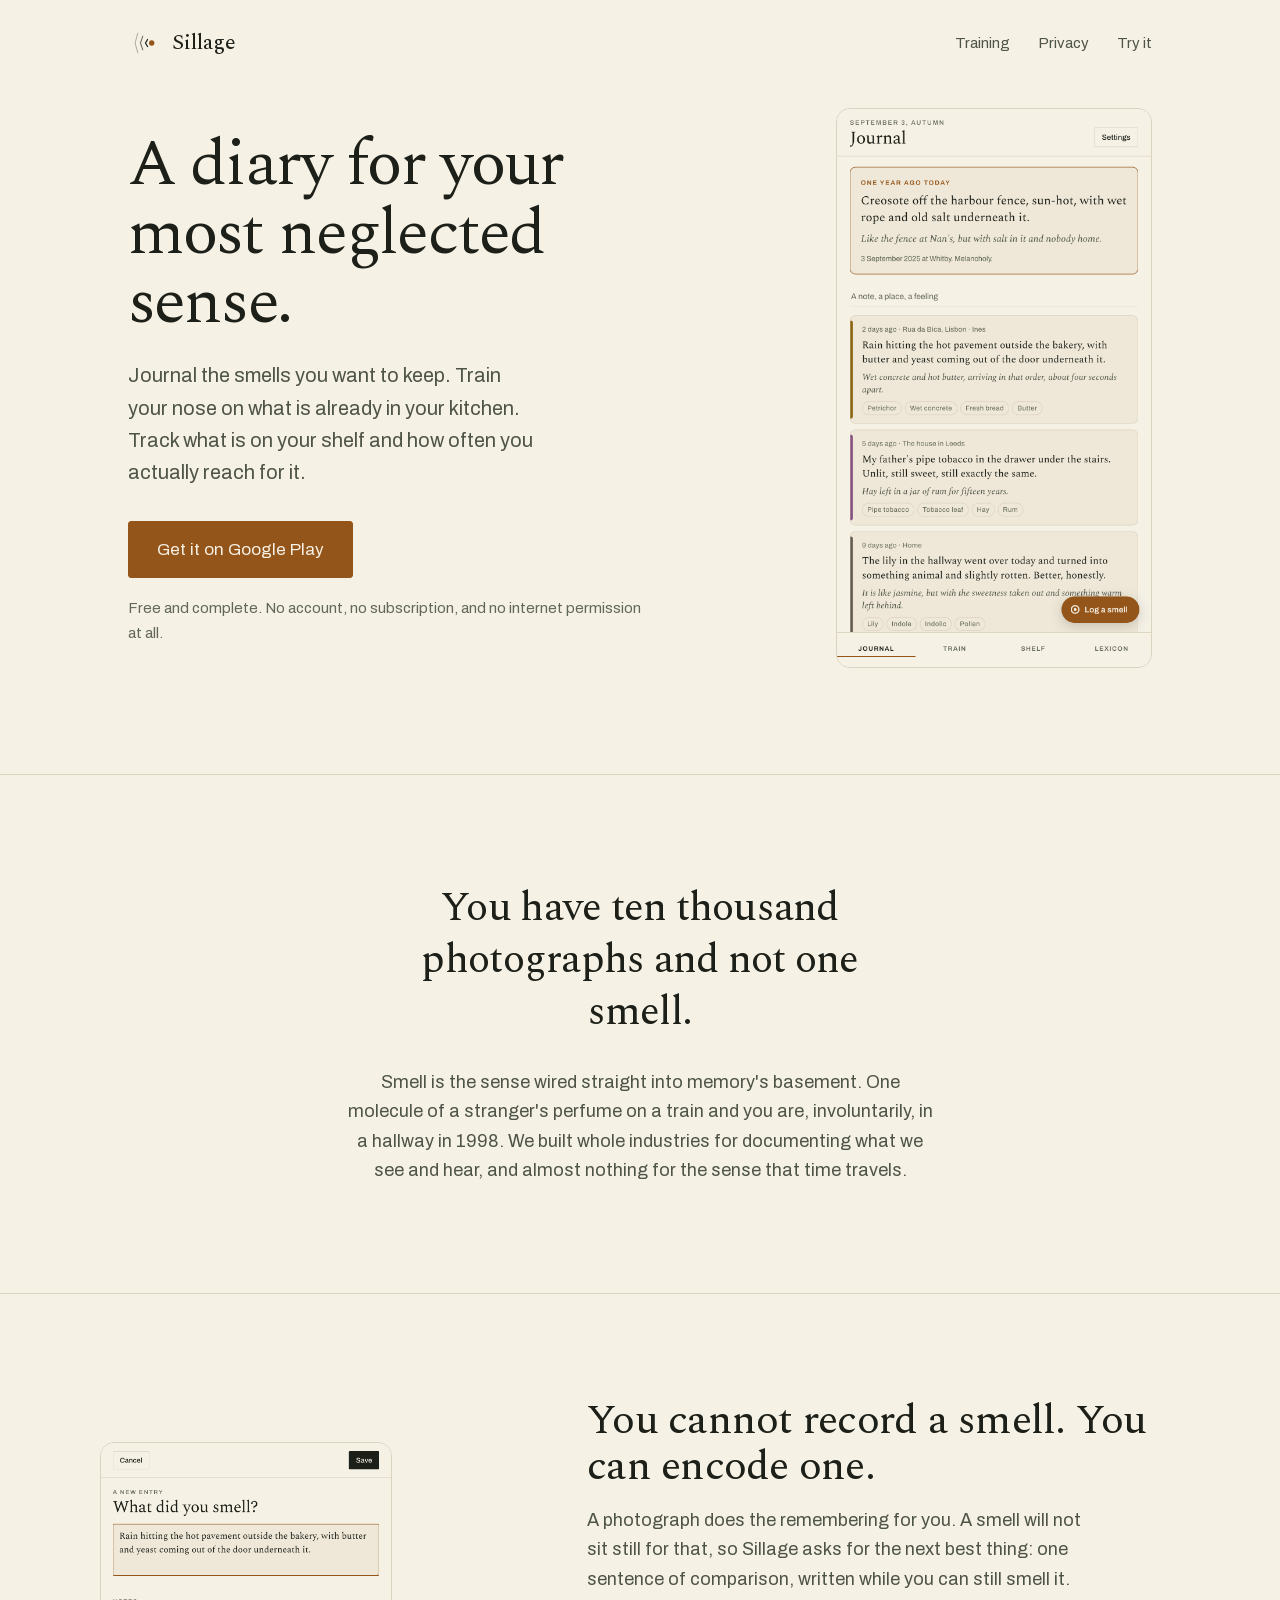
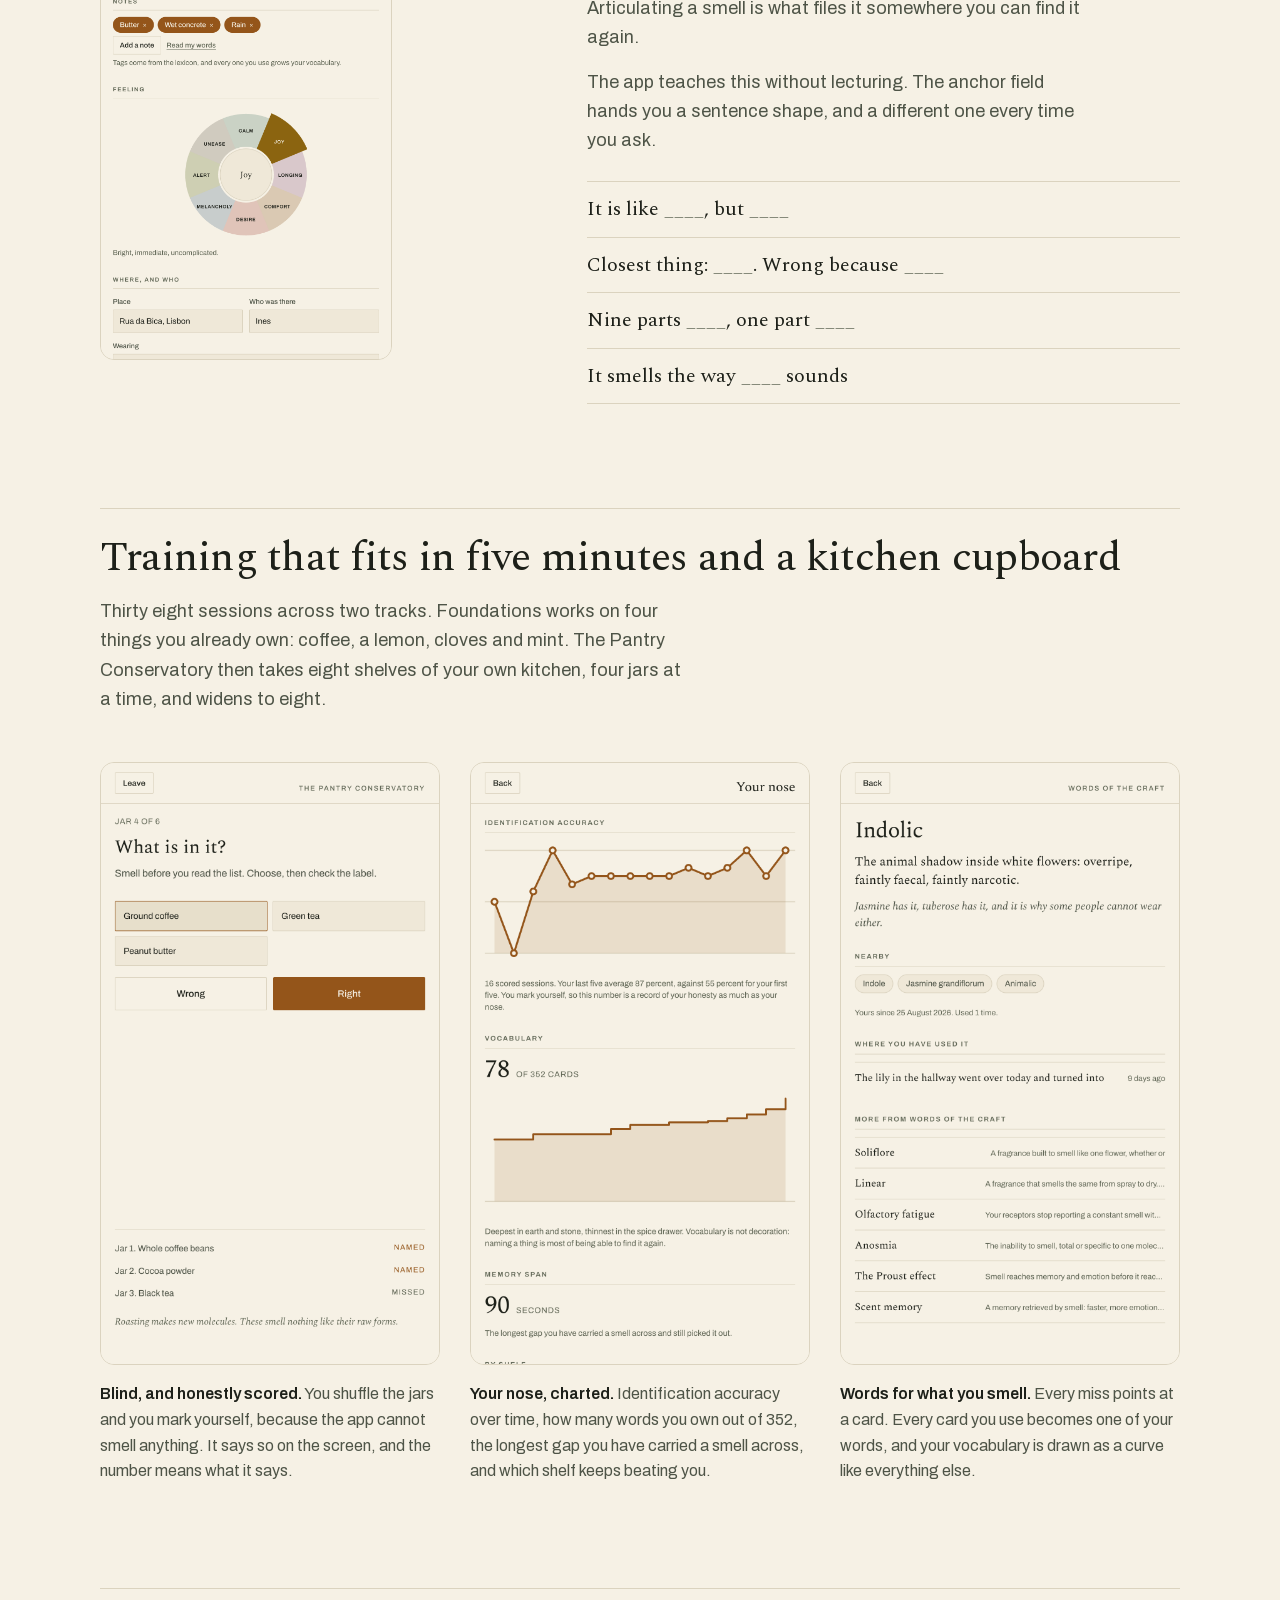
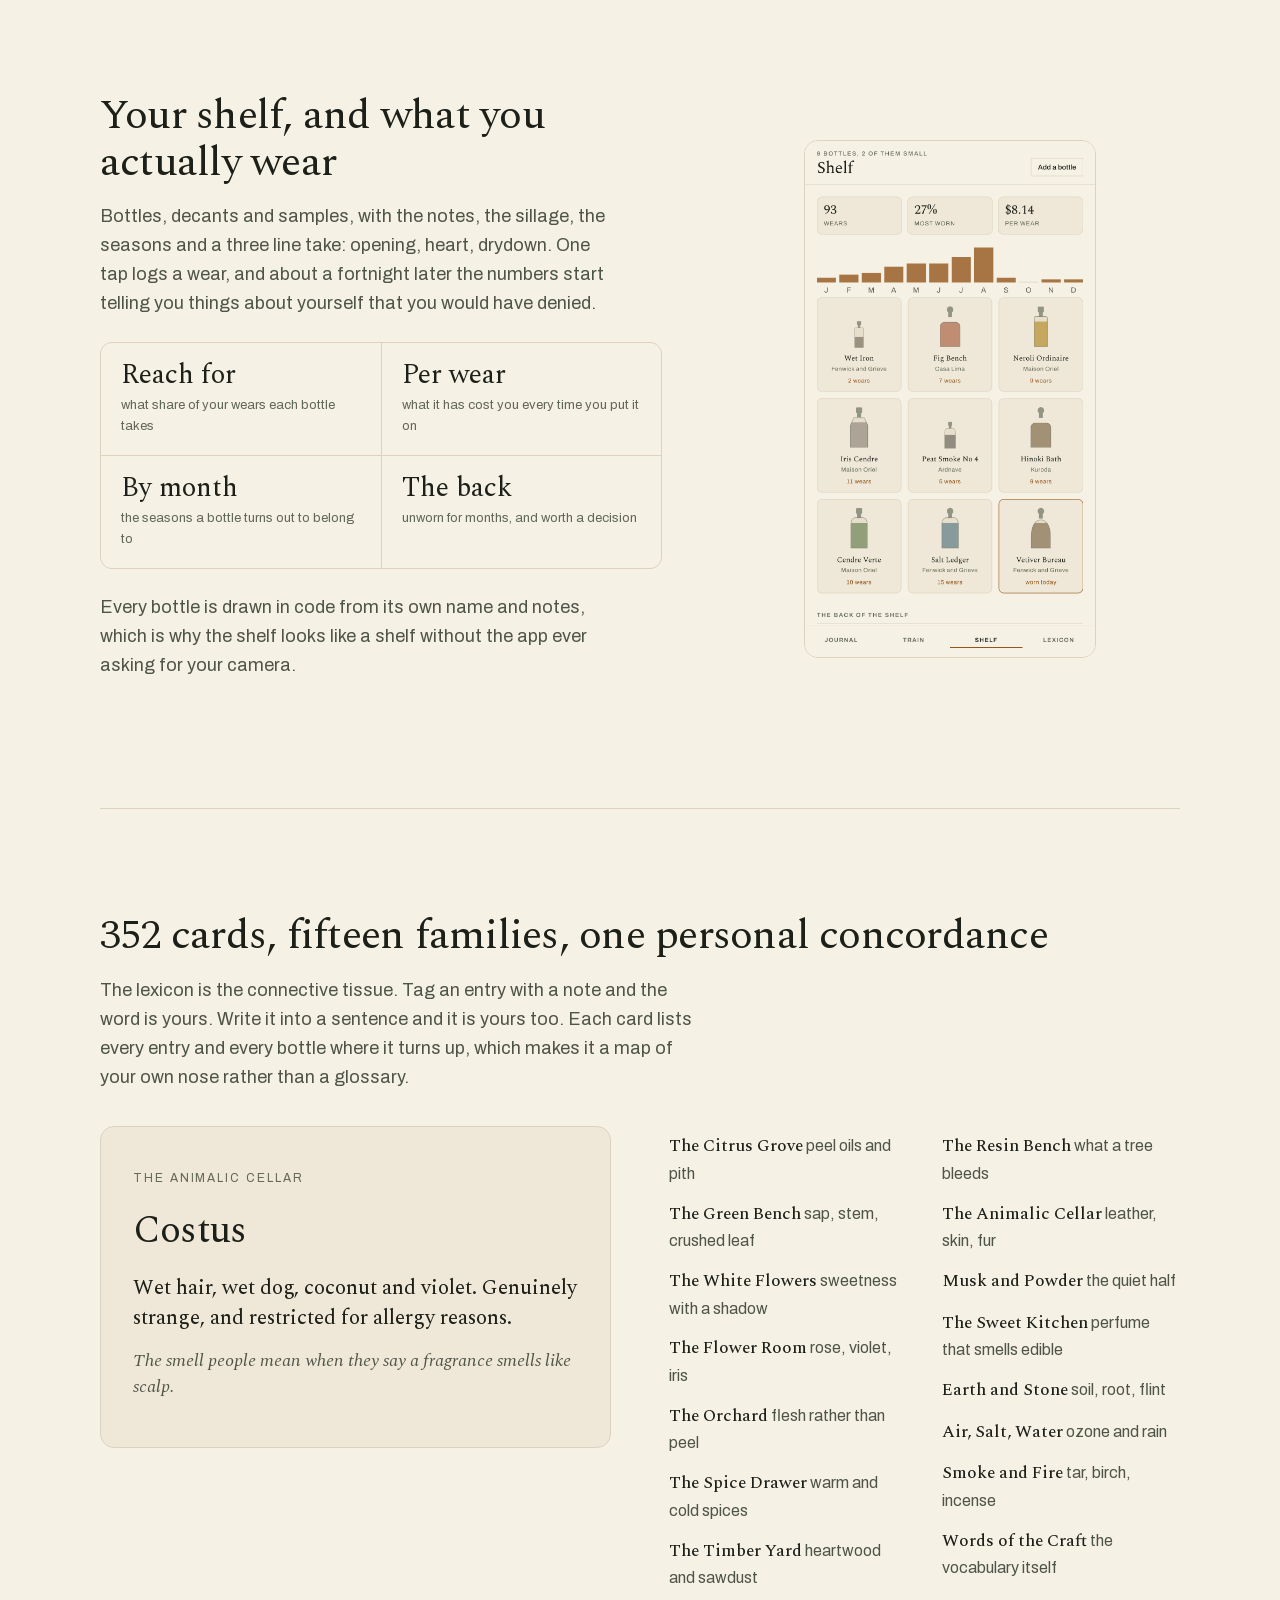
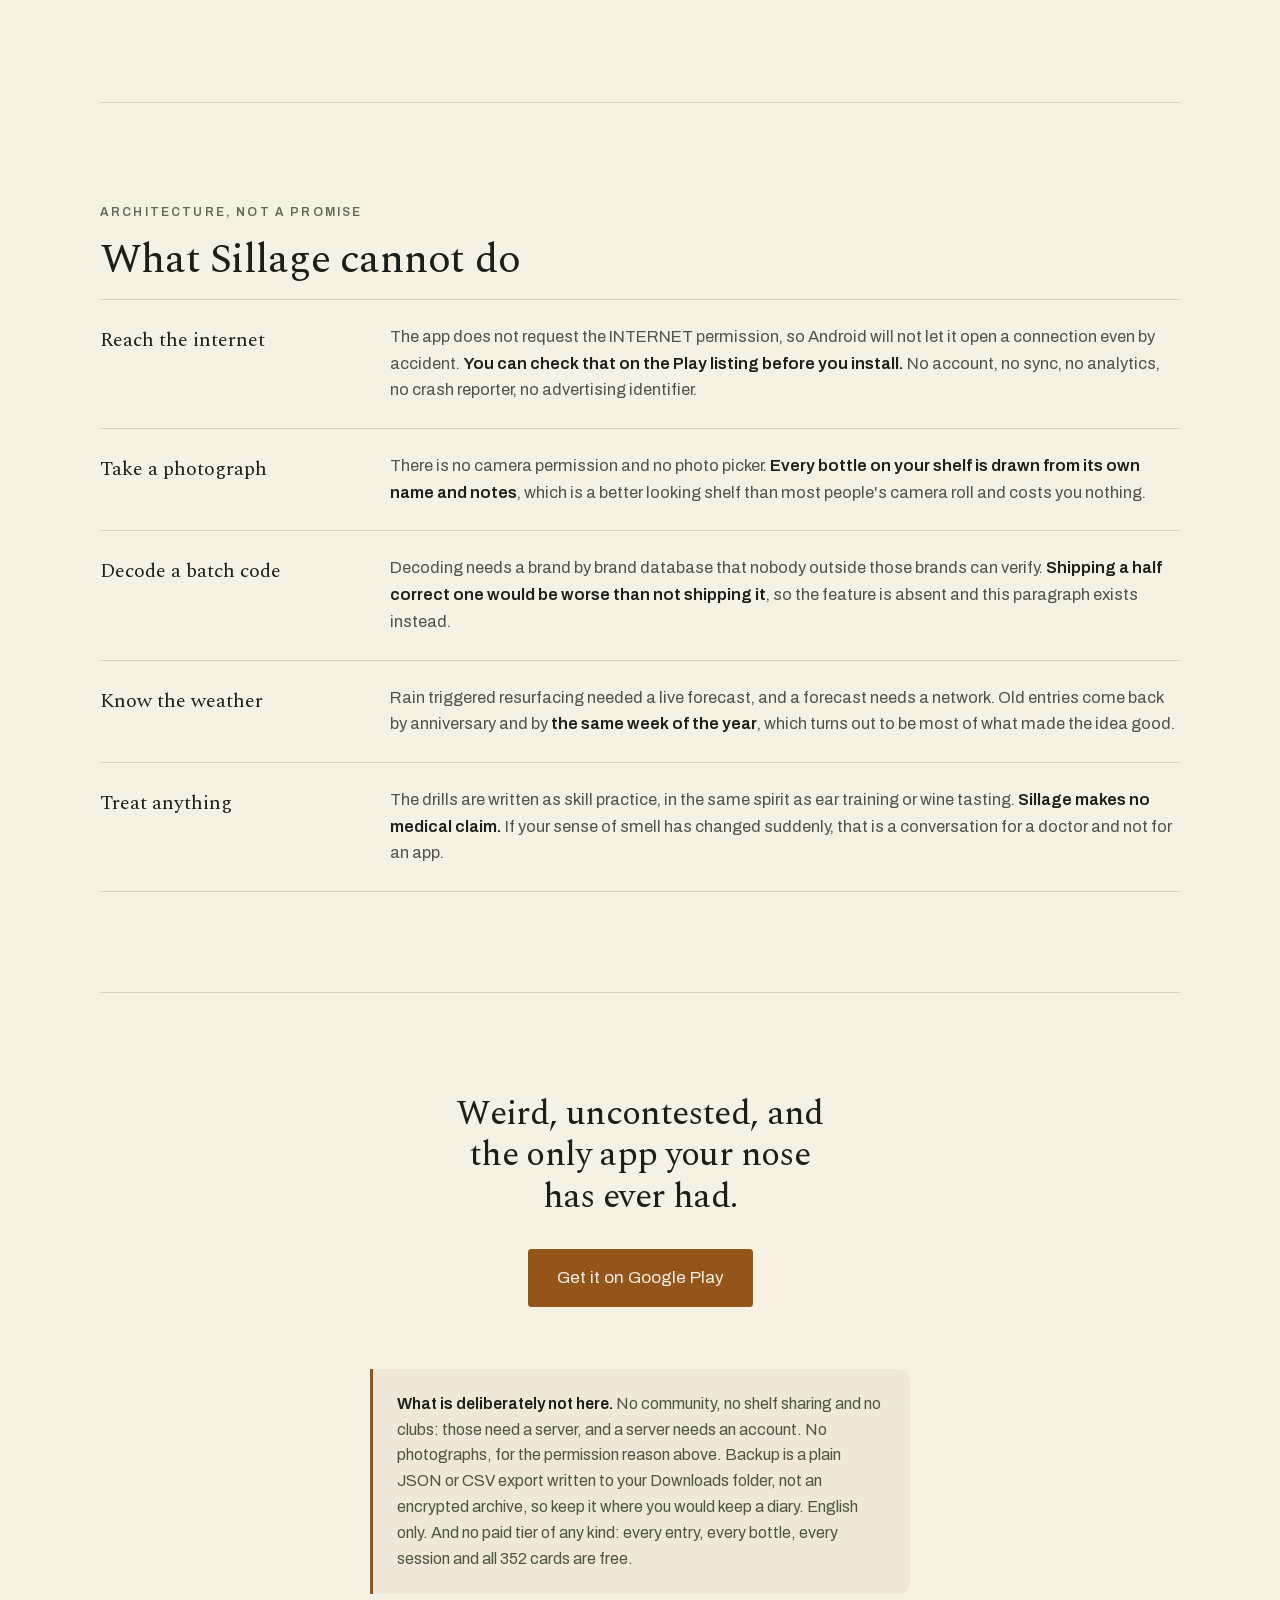
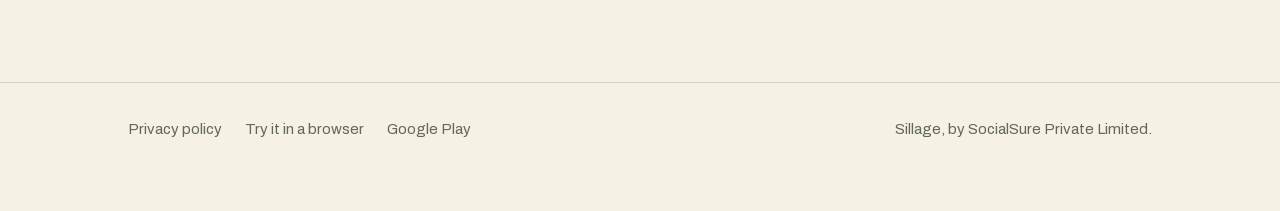
==== docs/index.html @ 988bdafa "A diary for smells and a training programme for your nose. Scent journal, note lexicon and drills, e" ====
<!doctype html>
<html lang="en">
<head>
<meta charset="utf-8">
<meta name="viewport" content="width=device-width, initial-scale=1">
<title>Sillage. A diary for your most neglected sense.</title>
<meta name="description" content="A journal for smells, a training programme for your nose, and a wear log for your perfumes. Offline, private, free, and with no internet permission at all.">
<meta property="og:title" content="Sillage. A diary for your most neglected sense.">
<meta property="og:description" content="You have ten thousand photographs and not one smell. Sillage is a scent journal, a nose-training curriculum and a collection manager, and none of it leaves your phone.">
<meta property="og:type" content="website">
<link rel="icon" href="shots/icon.png">
<link rel="stylesheet" href="fonts/fonts.css">
<style>
  :root {
    color-scheme: light dark;
    --paper: #F6F1E5; --paper-2: #EFE8D8; --paper-3: #E7DFCB;
    --ink: #1D2019; --soft: #4E5447; --faint: #626857;
    --hair: #DBD3BF; --accent: #94551A; --accent-ink: #F6F1E5;
    --sans: "Archivo", "Helvetica Neue", system-ui, -apple-system, sans-serif;
    --serif: "Spectral", Iowan Old Style, Palatino, Georgia, serif;
  }
  @media (prefers-color-scheme: dark) {
    :root { --paper: #14160F; --paper-2: #1E211A; --paper-3: #262A21;
            --ink: #ECE5D4; --soft: #ADA694; --faint: #948D7C;
            --hair: #343829; --accent: #DFA353; --accent-ink: #14160F; }
  }
  * { box-sizing: border-box; }
  html { scroll-behavior: smooth; }
  body { margin: 0; background: var(--paper); color: var(--ink); font-family: var(--sans);
         font-size: 18px; line-height: 1.62; -webkit-font-smoothing: antialiased; }
  .wrap { max-width: 1080px; margin: 0 auto; padding: 0 28px; }
  a { color: var(--accent); }
  img.shot { width: 100%; height: auto; display: block; border: 1px solid var(--hair); border-radius: 14px; }
  h2 { font-family: var(--serif); font-weight: 400; font-size: clamp(28px, 3.7vw, 42px);
       line-height: 1.1; letter-spacing: -0.018em; margin: 0 0 16px; }
  .eyebrow { font-size: 12px; letter-spacing: .18em; text-transform: uppercase; color: var(--faint);
             margin: 0 0 14px; font-weight: 600; }
  .cta { display: inline-block; background: var(--accent); color: var(--accent-ink); text-decoration: none;
         padding: 14px 28px; border-radius: 3px; font-size: 17px; border: 1px solid var(--accent); }
  .cta:hover { opacity: .92; }

  nav { display: flex; align-items: center; justify-content: space-between; height: 86px; }
  .mark { display: flex; align-items: center; gap: 12px; font-family: var(--serif); font-size: 22px; }
  .mark svg { width: 32px; height: 32px; display: block; }
  nav a { color: var(--soft); text-decoration: none; font-size: 15px; margin-left: 24px; }
  nav a:hover { color: var(--ink); }

  /* 1. hero: prose left, phone right */
  .hero { display: grid; grid-template-columns: 1.08fr .92fr; gap: 64px; align-items: center; padding: 22px 0 106px; }
  .hero h1 { font-family: var(--serif); font-weight: 400; font-size: clamp(40px, 5.6vw, 66px);
             line-height: 1.04; letter-spacing: -0.028em; margin: 0 0 22px; }
  .hero p.stand { font-size: 20px; color: var(--soft); margin: 0 0 32px; max-width: 34ch; }
  .hero p.under { font-size: 15px; color: var(--faint); margin: 18px 0 0; }
  .hero img { max-width: 316px; margin-left: auto; }

  /* 2. the scene: one centred statement */
  .scene { border-top: 1px solid var(--hair); border-bottom: 1px solid var(--hair); padding: 108px 0; }
  .scene p.big { font-family: var(--serif); font-size: clamp(26px, 3.6vw, 41px); line-height: 1.26;
                 margin: 0 auto; max-width: 22ch; text-align: center; letter-spacing: -0.018em; }
  .scene p.after { font-size: 18px; color: var(--soft); max-width: 54ch; margin: 30px auto 0; text-align: center; }

  /* 3. the anchor: phone left, prose and scaffolds right */
  .anchor { display: grid; grid-template-columns: .84fr 1.16fr; gap: 58px; align-items: center; padding: 104px 0; }
  .anchor img { max-width: 292px; }
  .anchor p { color: var(--soft); margin: 0 0 16px; max-width: 46ch; }
  .scaffolds { margin: 26px 0 0; padding: 0; list-style: none; }
  .scaffolds li { font-family: var(--serif); font-size: 20px; color: var(--ink); padding: 11px 0;
                  border-top: 1px solid var(--hair); }
  .scaffolds li:last-child { border-bottom: 1px solid var(--hair); }
  .scaffolds em { font-style: italic; color: var(--faint); }

  /* 4. the training gallery */
  .gallery { padding: 26px 0 104px; border-top: 1px solid var(--hair); }
  .gallery .lead { color: var(--soft); max-width: 54ch; margin: 0 0 48px; }
  .strip { display: grid; grid-template-columns: repeat(3, 1fr); gap: 30px; }
  .strip figure { margin: 0; }
  .strip figcaption { color: var(--soft); font-size: 16px; margin-top: 16px; }
  .strip figcaption b { color: var(--ink); font-weight: 600; }

  /* 5. the shelf: numbers left, phone right */
  .shelf { display: grid; grid-template-columns: 1.1fr .9fr; gap: 58px; align-items: center;
           padding: 104px 0; border-top: 1px solid var(--hair); }
  .shelf img { max-width: 292px; margin: 0 auto; }
  .shelf p { color: var(--soft); margin: 0 0 24px; max-width: 46ch; }
  .facts { display: grid; grid-template-columns: 1fr 1fr; gap: 1px; background: var(--hair);
           border: 1px solid var(--hair); border-radius: 12px; overflow: hidden; }
  .facts > div { background: var(--paper); padding: 18px 20px; }
  .facts .n { font-family: var(--serif); font-size: 27px; line-height: 1.1; }
  .facts .l { font-size: 13px; color: var(--faint); margin-top: 4px; }

  /* 6. the lexicon: a real card, set as one */
  .lex { padding: 104px 0; border-top: 1px solid var(--hair); }
  .lexgrid { display: grid; grid-template-columns: 1fr 1fr; gap: 58px; align-items: start; margin-top: 34px; }
  .lexcard { background: var(--paper-2); border: 1px solid var(--hair); border-radius: 14px; padding: 30px 32px 26px; }
  .lexcard h3 { font-family: var(--serif); font-weight: 400; font-size: 38px; margin: 0 0 12px; letter-spacing: -0.02em; }
  .lexcard p.w { font-family: var(--serif); font-size: 21px; line-height: 1.42; margin: 0 0 14px; }
  .lexcard p.o { font-family: var(--serif); font-style: italic; font-size: 18px; line-height: 1.48; color: var(--soft); margin: 0 0 20px; }
  .lexcard .fam { font-size: 12px; letter-spacing: .16em; text-transform: uppercase; color: var(--faint); }
  .fams { columns: 2; column-gap: 34px; margin: 0; padding: 0; list-style: none; }
  .fams li { font-size: 16px; color: var(--soft); padding: 7px 0; break-inside: avoid; }
  .fams li b { color: var(--ink); font-weight: 500; font-family: var(--serif); font-size: 17px; }
  .lex .lead { color: var(--soft); max-width: 54ch; margin: 0; }

  /* 7. what it cannot do */
  .cannot { padding: 100px 0; border-top: 1px solid var(--hair); }
  .cannot .row { display: grid; grid-template-columns: 16rem 1fr; gap: 34px; padding: 24px 0;
                 border-top: 1px solid var(--hair); align-items: start; }
  .cannot .row:last-child { border-bottom: 1px solid var(--hair); }
  .cannot .k { font-family: var(--serif); font-size: 20px; }
  .cannot .v { margin: 0; color: var(--soft); font-size: 16.5px; }
  .cannot .v b { color: var(--ink); font-weight: 600; }

  /* 8. close */
  .close { text-align: center; padding: 100px 0 30px; border-top: 1px solid var(--hair); }
  .close p.line { font-family: var(--serif); font-size: clamp(25px, 3.2vw, 35px); max-width: 21ch;
                  margin: 0 auto 32px; line-height: 1.18; letter-spacing: -0.018em; }
  .note { background: var(--paper-2); border-left: 3px solid var(--accent); border-radius: 0 12px 12px 0;
          padding: 22px 24px; font-size: 16px; color: var(--soft); max-width: 60ch; margin: 62px auto 0; text-align: left; }
  .note b { color: var(--ink); font-weight: 600; }

  footer { border-top: 1px solid var(--hair); padding: 34px 0 70px; color: var(--faint); font-size: 15px; margin-top: 58px; }
  footer .row { display: flex; justify-content: space-between; gap: 22px; flex-wrap: wrap; }
  footer a { color: var(--faint); text-decoration: none; margin-right: 20px; }
  footer a:hover { color: var(--ink); }

  @media (max-width: 900px) {
    .hero, .anchor, .shelf, .lexgrid { grid-template-columns: 1fr; gap: 44px; }
    .hero { padding-bottom: 72px; }
    .anchor, .shelf, .lex { padding: 74px 0; }
    .hero img, .anchor img, .shelf img { max-width: 292px; margin: 0 auto; }
    .strip { grid-template-columns: 1fr; gap: 46px; max-width: 320px; margin: 0 auto; }
    .cannot .row { grid-template-columns: 1fr; gap: 10px; }
    .fams { columns: 1; }
    .scene { padding: 76px 0; }
    nav { height: 70px; }
    nav a { margin-left: 16px; font-size: 14px; }
  }
</style>
</head>
<body>

<div class="wrap">
  <nav>
    <span class="mark">
      <svg viewBox="0 0 108 108" aria-hidden="true">
        <g fill="none" stroke-linecap="round" stroke-linejoin="round">
          <polyline points="33,21 24,54 33,87" stroke="currentColor" stroke-width="3" opacity=".38"/>
          <polyline points="50,31 42,54 50,77" stroke="currentColor" stroke-width="3.6" opacity=".62"/>
          <polyline points="66,42 59,54 66,66" stroke="currentColor" stroke-width="4.2"/>
        </g>
        <circle cx="80" cy="54" r="9" fill="#94551A"/>
      </svg>
      Sillage
    </span>
    <span>
      <a href="#train">Training</a>
      <a href="#private">Privacy</a>
      <a href="play/">Try it</a>
    </span>
  </nav>

  <header class="hero">
    <div>
      <h1>A diary for your most neglected sense.</h1>
      <p class="stand">Journal the smells you want to keep. Train your nose on what is already in your kitchen. Track what is on your shelf and how often you actually reach for it.</p>
      <a class="cta" href="https://play.google.com/store/apps/details?id=com.mohdshayan.sillage">Get it on Google Play</a>
      <p class="under">Free and complete. No account, no subscription, and no internet permission at all.</p>
    </div>
    <img class="shot" src="shots/01-journal.png" width="1080" height="1920"
         alt="The Journal screen: a memory from one year ago today at the top, then a stream of scent entries with note tags and a coloured edge for the feeling.">
  </header>
</div>

<section class="scene">
  <div class="wrap">
    <p class="big">You have ten thousand photographs and not one smell.</p>
    <p class="after">Smell is the sense wired straight into memory's basement. One molecule of a stranger's
      perfume on a train and you are, involuntarily, in a hallway in 1998. We built whole industries for
      documenting what we see and hear, and almost nothing for the sense that time travels.</p>
  </div>
</section>

<section class="anchor wrap">
  <img class="shot" src="shots/02-entry.png" width="1080" height="1920"
       alt="The entry screen: what you smelled, note tags drawn from the lexicon, an eight-part emotion wheel with Joy selected, and the place and people fields.">
  <div>
    <h2>You cannot record a smell. You can encode one.</h2>
    <p>A photograph does the remembering for you. A smell will not sit still for that, so Sillage asks for
      the next best thing: one sentence of comparison, written while you can still smell it. Articulating a
      smell is what files it somewhere you can find it again.</p>
    <p>The app teaches this without lecturing. The anchor field hands you a sentence shape, and a different
      one every time you ask.</p>
    <ul class="scaffolds">
      <li>It is like <em>____</em>, but <em>____</em></li>
      <li>Closest thing: <em>____</em>. Wrong because <em>____</em></li>
      <li>Nine parts <em>____</em>, one part <em>____</em></li>
      <li>It smells the way <em>____</em> sounds</li>
    </ul>
  </div>
</section>

<section class="gallery wrap" id="train">
  <h2>Training that fits in five minutes and a kitchen cupboard</h2>
  <p class="lead">Thirty eight sessions across two tracks. Foundations works on four things you already own:
    coffee, a lemon, cloves and mint. The Pantry Conservatory then takes eight shelves of your own kitchen,
    four jars at a time, and widens to eight.</p>
  <div class="strip">
    <figure>
      <img class="shot" src="shots/03-drill.png" width="1080" height="1920"
           alt="A blind identification round: jar four of six, a shortlist of remaining materials, and the jars already named listed underneath.">
      <figcaption><b>Blind, and honestly scored.</b> You shuffle the jars and you mark yourself, because the
        app cannot smell anything. It says so on the screen, and the number means what it says.</figcaption>
    </figure>
    <figure>
      <img class="shot" src="shots/04-nose.png" width="1080" height="1920"
           alt="The skill dashboard: an accuracy curve across sixteen scored sessions, a vocabulary growth chart, and a memory span figure of ninety seconds.">
      <figcaption><b>Your nose, charted.</b> Identification accuracy over time, how many words you own out of
        352, the longest gap you have carried a smell across, and which shelf keeps beating you.</figcaption>
    </figure>
    <figure>
      <img class="shot" src="shots/06-lexicon.png" width="1080" height="1920"
           alt="The lexicon card for indolic: what it is, where you meet it, nearby cards, and the journal entry where the word was used.">
      <figcaption><b>Words for what you smell.</b> Every miss points at a card. Every card you use becomes
        one of your words, and your vocabulary is drawn as a curve like everything else.</figcaption>
    </figure>
  </div>
</section>

<section class="shelf wrap">
  <div>
    <h2>Your shelf, and what you actually wear</h2>
    <p>Bottles, decants and samples, with the notes, the sillage, the seasons and a three line take:
      opening, heart, drydown. One tap logs a wear, and about a fortnight later the numbers start telling
      you things about yourself that you would have denied.</p>
    <div class="facts">
      <div><div class="n">Reach for</div><div class="l">what share of your wears each bottle takes</div></div>
      <div><div class="n">Per wear</div><div class="l">what it has cost you every time you put it on</div></div>
      <div><div class="n">By month</div><div class="l">the seasons a bottle turns out to belong to</div></div>
      <div><div class="n">The back</div><div class="l">unworn for months, and worth a decision</div></div>
    </div>
    <p style="margin-top:24px">Every bottle is drawn in code from its own name and notes, which is why the
      shelf looks like a shelf without the app ever asking for your camera.</p>
  </div>
  <img class="shot" src="shots/05-shelf.png" width="1080" height="1920"
       alt="The Shelf screen: nine drawn bottles in a grid with wear counts, a row of statistics, and a strip showing wears by month.">
</section>

<section class="lex wrap">
  <h2>352 cards, fifteen families, one personal concordance</h2>
  <p class="lead">The lexicon is the connective tissue. Tag an entry with a note and the word is yours.
    Write it into a sentence and it is yours too. Each card lists every entry and every bottle where it
    turns up, which makes it a map of your own nose rather than a glossary.</p>
  <div class="lexgrid">
    <div class="lexcard">
      <p class="fam">The Animalic Cellar</p>
      <h3>Costus</h3>
      <p class="w">Wet hair, wet dog, coconut and violet. Genuinely strange, and restricted for allergy reasons.</p>
      <p class="o">The smell people mean when they say a fragrance smells like scalp.</p>
    </div>
    <ul class="fams">
      <li><b>The Citrus Grove</b> peel oils and pith</li>
      <li><b>The Green Bench</b> sap, stem, crushed leaf</li>
      <li><b>The White Flowers</b> sweetness with a shadow</li>
      <li><b>The Flower Room</b> rose, violet, iris</li>
      <li><b>The Orchard</b> flesh rather than peel</li>
      <li><b>The Spice Drawer</b> warm and cold spices</li>
      <li><b>The Timber Yard</b> heartwood and sawdust</li>
      <li><b>The Resin Bench</b> what a tree bleeds</li>
      <li><b>The Animalic Cellar</b> leather, skin, fur</li>
      <li><b>Musk and Powder</b> the quiet half</li>
      <li><b>The Sweet Kitchen</b> perfume that smells edible</li>
      <li><b>Earth and Stone</b> soil, root, flint</li>
      <li><b>Air, Salt, Water</b> ozone and rain</li>
      <li><b>Smoke and Fire</b> tar, birch, incense</li>
      <li><b>Words of the Craft</b> the vocabulary itself</li>
    </ul>
  </div>
</section>

<section class="cannot wrap" id="private">
  <p class="eyebrow">Architecture, not a promise</p>
  <h2>What Sillage cannot do</h2>
  <div class="row"><span class="k">Reach the internet</span>
    <p class="v">The app does not request the INTERNET permission, so Android will not let it open a
      connection even by accident. <b>You can check that on the Play listing before you install.</b> No
      account, no sync, no analytics, no crash reporter, no advertising identifier.</p></div>
  <div class="row"><span class="k">Take a photograph</span>
    <p class="v">There is no camera permission and no photo picker. <b>Every bottle on your shelf is drawn
      from its own name and notes</b>, which is a better looking shelf than most people's camera roll and
      costs you nothing.</p></div>
  <div class="row"><span class="k">Decode a batch code</span>
    <p class="v">Decoding needs a brand by brand database that nobody outside those brands can verify.
      <b>Shipping a half correct one would be worse than not shipping it</b>, so the feature is absent and
      this paragraph exists instead.</p></div>
  <div class="row"><span class="k">Know the weather</span>
    <p class="v">Rain triggered resurfacing needed a live forecast, and a forecast needs a network. Old
      entries come back by anniversary and by <b>the same week of the year</b>, which turns out to be most
      of what made the idea good.</p></div>
  <div class="row"><span class="k">Treat anything</span>
    <p class="v">The drills are written as skill practice, in the same spirit as ear training or wine
      tasting. <b>Sillage makes no medical claim.</b> If your sense of smell has changed suddenly, that is a
      conversation for a doctor and not for an app.</p></div>
</section>

<section class="close wrap">
  <p class="line">Weird, uncontested, and the only app your nose has ever had.</p>
  <a class="cta" href="https://play.google.com/store/apps/details?id=com.mohdshayan.sillage">Get it on Google Play</a>
  <div class="note">
    <b>What is deliberately not here.</b> No community, no shelf sharing and no clubs: those need a server,
    and a server needs an account. No photographs, for the permission reason above. Backup is a plain JSON
    or CSV export written to your Downloads folder, not an encrypted archive, so keep it where you would
    keep a diary. English only. And no paid tier of any kind: every entry, every bottle, every session and
    all 352 cards are free.
  </div>
</section>

<footer>
  <div class="wrap row">
    <span>
      <a href="privacy-policy.html">Privacy policy</a>
      <a href="play/">Try it in a browser</a>
      <a href="https://play.google.com/store/apps/details?id=com.mohdshayan.sillage">Google Play</a>
    </span>
    <span>Sillage, by SocialSure Private Limited.</span>
  </div>
</footer>

</body>
</html>
---- docs/fonts/fonts.css ----
/* latin-ext */
@font-face {
  font-family: 'Archivo';
  font-style: normal;
  font-weight: 400;
  font-stretch: 100%;
  font-display: swap;
  src: url(k3kPo8UDI-1M0wlSV9XAw6lQkqWY8Q82sLyTOxKsv4RnUPU.woff2) format('woff2');
  unicode-range: U+0100-02BA, U+02BD-02C5, U+02C7-02CC, U+02CE-02D7, U+02DD-02FF, U+0304, U+0308, U+0329, U+1D00-1DBF, U+1E00-1E9F, U+1EF2-1EFF, U+2020, U+20A0-20AB, U+20AD-20C0, U+2113, U+2C60-2C7F, U+A720-A7FF;
}
/* latin */
@font-face {
  font-family: 'Archivo';
  font-style: normal;
  font-weight: 400;
  font-stretch: 100%;
  font-display: swap;
  src: url(k3kPo8UDI-1M0wlSV9XAw6lQkqWY8Q82sLydOxKsv4Rn.woff2) format('woff2');
  unicode-range: U+0000-00FF, U+0131, U+0152-0153, U+02BB-02BC, U+02C6, U+02DA, U+02DC, U+0304, U+0308, U+0329, U+2000-206F, U+20AC, U+2122, U+2191, U+2193, U+2212, U+2215, U+FEFF, U+FFFD;
}
/* latin-ext */
@font-face {
  font-family: 'Archivo';
  font-style: normal;
  font-weight: 500;
  font-stretch: 100%;
  font-display: swap;
  src: url(k3kPo8UDI-1M0wlSV9XAw6lQkqWY8Q82sLyTOxKsv4RnUPU.woff2) format('woff2');
  unicode-range: U+0100-02BA, U+02BD-02C5, U+02C7-02CC, U+02CE-02D7, U+02DD-02FF, U+0304, U+0308, U+0329, U+1D00-1DBF, U+1E00-1E9F, U+1EF2-1EFF, U+2020, U+20A0-20AB, U+20AD-20C0, U+2113, U+2C60-2C7F, U+A720-A7FF;
}
/* latin */
@font-face {
  font-family: 'Archivo';
  font-style: normal;
  font-weight: 500;
  font-stretch: 100%;
  font-display: swap;
  src: url(k3kPo8UDI-1M0wlSV9XAw6lQkqWY8Q82sLydOxKsv4Rn.woff2) format('woff2');
  unicode-range: U+0000-00FF, U+0131, U+0152-0153, U+02BB-02BC, U+02C6, U+02DA, U+02DC, U+0304, U+0308, U+0329, U+2000-206F, U+20AC, U+2122, U+2191, U+2193, U+2212, U+2215, U+FEFF, U+FFFD;
}
/* latin-ext */
@font-face {
  font-family: 'Archivo';
  font-style: normal;
  font-weight: 600;
  font-stretch: 100%;
  font-display: swap;
  src: url(k3kPo8UDI-1M0wlSV9XAw6lQkqWY8Q82sLyTOxKsv4RnUPU.woff2) format('woff2');
  unicode-range: U+0100-02BA, U+02BD-02C5, U+02C7-02CC, U+02CE-02D7, U+02DD-02FF, U+0304, U+0308, U+0329, U+1D00-1DBF, U+1E00-1E9F, U+1EF2-1EFF, U+2020, U+20A0-20AB, U+20AD-20C0, U+2113, U+2C60-2C7F, U+A720-A7FF;
}
/* latin */
@font-face {
  font-family: 'Archivo';
  font-style: normal;
  font-weight: 600;
  font-stretch: 100%;
  font-display: swap;
  src: url(k3kPo8UDI-1M0wlSV9XAw6lQkqWY8Q82sLydOxKsv4Rn.woff2) format('woff2');
  unicode-range: U+0000-00FF, U+0131, U+0152-0153, U+02BB-02BC, U+02C6, U+02DA, U+02DC, U+0304, U+0308, U+0329, U+2000-206F, U+20AC, U+2122, U+2191, U+2193, U+2212, U+2215, U+FEFF, U+FFFD;
}
/* latin-ext */
@font-face {
  font-family: 'Spectral';
  font-style: italic;
  font-weight: 300;
  font-display: swap;
  src: url(rnCu-xNNww_2s0amA9M8qtHEWfqFXVAKArdqqQ.woff2) format('woff2');
  unicode-range: U+0100-02BA, U+02BD-02C5, U+02C7-02CC, U+02CE-02D7, U+02DD-02FF, U+0304, U+0308, U+0329, U+1D00-1DBF, U+1E00-1E9F, U+1EF2-1EFF, U+2020, U+20A0-20AB, U+20AD-20C0, U+2113, U+2C60-2C7F, U+A720-A7FF;
}
/* latin */
@font-face {
  font-family: 'Spectral';
  font-style: italic;
  font-weight: 300;
  font-display: swap;
  src: url(rnCu-xNNww_2s0amA9M8qtHEWfSFXVAKArc.woff2) format('woff2');
  unicode-range: U+0000-00FF, U+0131, U+0152-0153, U+02BB-02BC, U+02C6, U+02DA, U+02DC, U+0304, U+0308, U+0329, U+2000-206F, U+20AC, U+2122, U+2191, U+2193, U+2212, U+2215, U+FEFF, U+FFFD;
}
/* latin-ext */
@font-face {
  font-family: 'Spectral';
  font-style: italic;
  font-weight: 400;
  font-display: swap;
  src: url(rnCt-xNNww_2s0amA9M8onTmTNmnUHowCw.woff2) format('woff2');
  unicode-range: U+0100-02BA, U+02BD-02C5, U+02C7-02CC, U+02CE-02D7, U+02DD-02FF, U+0304, U+0308, U+0329, U+1D00-1DBF, U+1E00-1E9F, U+1EF2-1EFF, U+2020, U+20A0-20AB, U+20AD-20C0, U+2113, U+2C60-2C7F, U+A720-A7FF;
}
/* latin */
@font-face {
  font-family: 'Spectral';
  font-style: italic;
  font-weight: 400;
  font-display: swap;
  src: url(rnCt-xNNww_2s0amA9M8onrmTNmnUHo.woff2) format('woff2');
  unicode-range: U+0000-00FF, U+0131, U+0152-0153, U+02BB-02BC, U+02C6, U+02DA, U+02DC, U+0304, U+0308, U+0329, U+2000-206F, U+20AC, U+2122, U+2191, U+2193, U+2212, U+2215, U+FEFF, U+FFFD;
}
/* latin-ext */
@font-face {
  font-family: 'Spectral';
  font-style: normal;
  font-weight: 300;
  font-display: swap;
  src: url(rnCs-xNNww_2s0amA9uSsG3PafaPWnIIMrY.woff2) format('woff2');
  unicode-range: U+0100-02BA, U+02BD-02C5, U+02C7-02CC, U+02CE-02D7, U+02DD-02FF, U+0304, U+0308, U+0329, U+1D00-1DBF, U+1E00-1E9F, U+1EF2-1EFF, U+2020, U+20A0-20AB, U+20AD-20C0, U+2113, U+2C60-2C7F, U+A720-A7FF;
}
/* latin */
@font-face {
  font-family: 'Spectral';
  font-style: normal;
  font-weight: 300;
  font-display: swap;
  src: url(rnCs-xNNww_2s0amA9uSsG3BafaPWnII.woff2) format('woff2');
  unicode-range: U+0000-00FF, U+0131, U+0152-0153, U+02BB-02BC, U+02C6, U+02DA, U+02DC, U+0304, U+0308, U+0329, U+2000-206F, U+20AC, U+2122, U+2191, U+2193, U+2212, U+2215, U+FEFF, U+FFFD;
}
/* latin-ext */
@font-face {
  font-family: 'Spectral';
  font-style: normal;
  font-weight: 400;
  font-display: swap;
  src: url(rnCr-xNNww_2s0amA9M3knjsS_ulYHs.woff2) format('woff2');
  unicode-range: U+0100-02BA, U+02BD-02C5, U+02C7-02CC, U+02CE-02D7, U+02DD-02FF, U+0304, U+0308, U+0329, U+1D00-1DBF, U+1E00-1E9F, U+1EF2-1EFF, U+2020, U+20A0-20AB, U+20AD-20C0, U+2113, U+2C60-2C7F, U+A720-A7FF;
}
/* latin */
@font-face {
  font-family: 'Spectral';
  font-style: normal;
  font-weight: 400;
  font-display: swap;
  src: url(rnCr-xNNww_2s0amA9M5knjsS_ul.woff2) format('woff2');
  unicode-range: U+0000-00FF, U+0131, U+0152-0153, U+02BB-02BC, U+02C6, U+02DA, U+02DC, U+0304, U+0308, U+0329, U+2000-206F, U+20AC, U+2122, U+2191, U+2193, U+2212, U+2215, U+FEFF, U+FFFD;
}
/* latin-ext */
@font-face {
  font-family: 'Spectral';
  font-style: normal;
  font-weight: 500;
  font-display: swap;
  src: url(rnCs-xNNww_2s0amA9vKsW3PafaPWnIIMrY.woff2) format('woff2');
  unicode-range: U+0100-02BA, U+02BD-02C5, U+02C7-02CC, U+02CE-02D7, U+02DD-02FF, U+0304, U+0308, U+0329, U+1D00-1DBF, U+1E00-1E9F, U+1EF2-1EFF, U+2020, U+20A0-20AB, U+20AD-20C0, U+2113, U+2C60-2C7F, U+A720-A7FF;
}
/* latin */
@font-face {
  font-family: 'Spectral';
  font-style: normal;
  font-weight: 500;
  font-display: swap;
  src: url(rnCs-xNNww_2s0amA9vKsW3BafaPWnII.woff2) format('woff2');
  unicode-range: U+0000-00FF, U+0131, U+0152-0153, U+02BB-02BC, U+02C6, U+02DA, U+02DC, U+0304, U+0308, U+0329, U+2000-206F, U+20AC, U+2122, U+2191, U+2193, U+2212, U+2215, U+FEFF, U+FFFD;
}
/* latin-ext */
@font-face {
  font-family: 'Spectral';
  font-style: normal;
  font-weight: 600;
  font-display: swap;
  src: url(rnCs-xNNww_2s0amA9vmtm3PafaPWnIIMrY.woff2) format('woff2');
  unicode-range: U+0100-02BA, U+02BD-02C5, U+02C7-02CC, U+02CE-02D7, U+02DD-02FF, U+0304, U+0308, U+0329, U+1D00-1DBF, U+1E00-1E9F, U+1EF2-1EFF, U+2020, U+20A0-20AB, U+20AD-20C0, U+2113, U+2C60-2C7F, U+A720-A7FF;
}
/* latin */
@font-face {
  font-family: 'Spectral';
  font-style: normal;
  font-weight: 600;
  font-display: swap;
  src: url(rnCs-xNNww_2s0amA9vmtm3BafaPWnII.woff2) format('woff2');
  unicode-range: U+0000-00FF, U+0131, U+0152-0153, U+02BB-02BC, U+02C6, U+02DA, U+02DC, U+0304, U+0308, U+0329, U+2000-206F, U+20AC, U+2122, U+2191, U+2193, U+2212, U+2215, U+FEFF, U+FFFD;
}
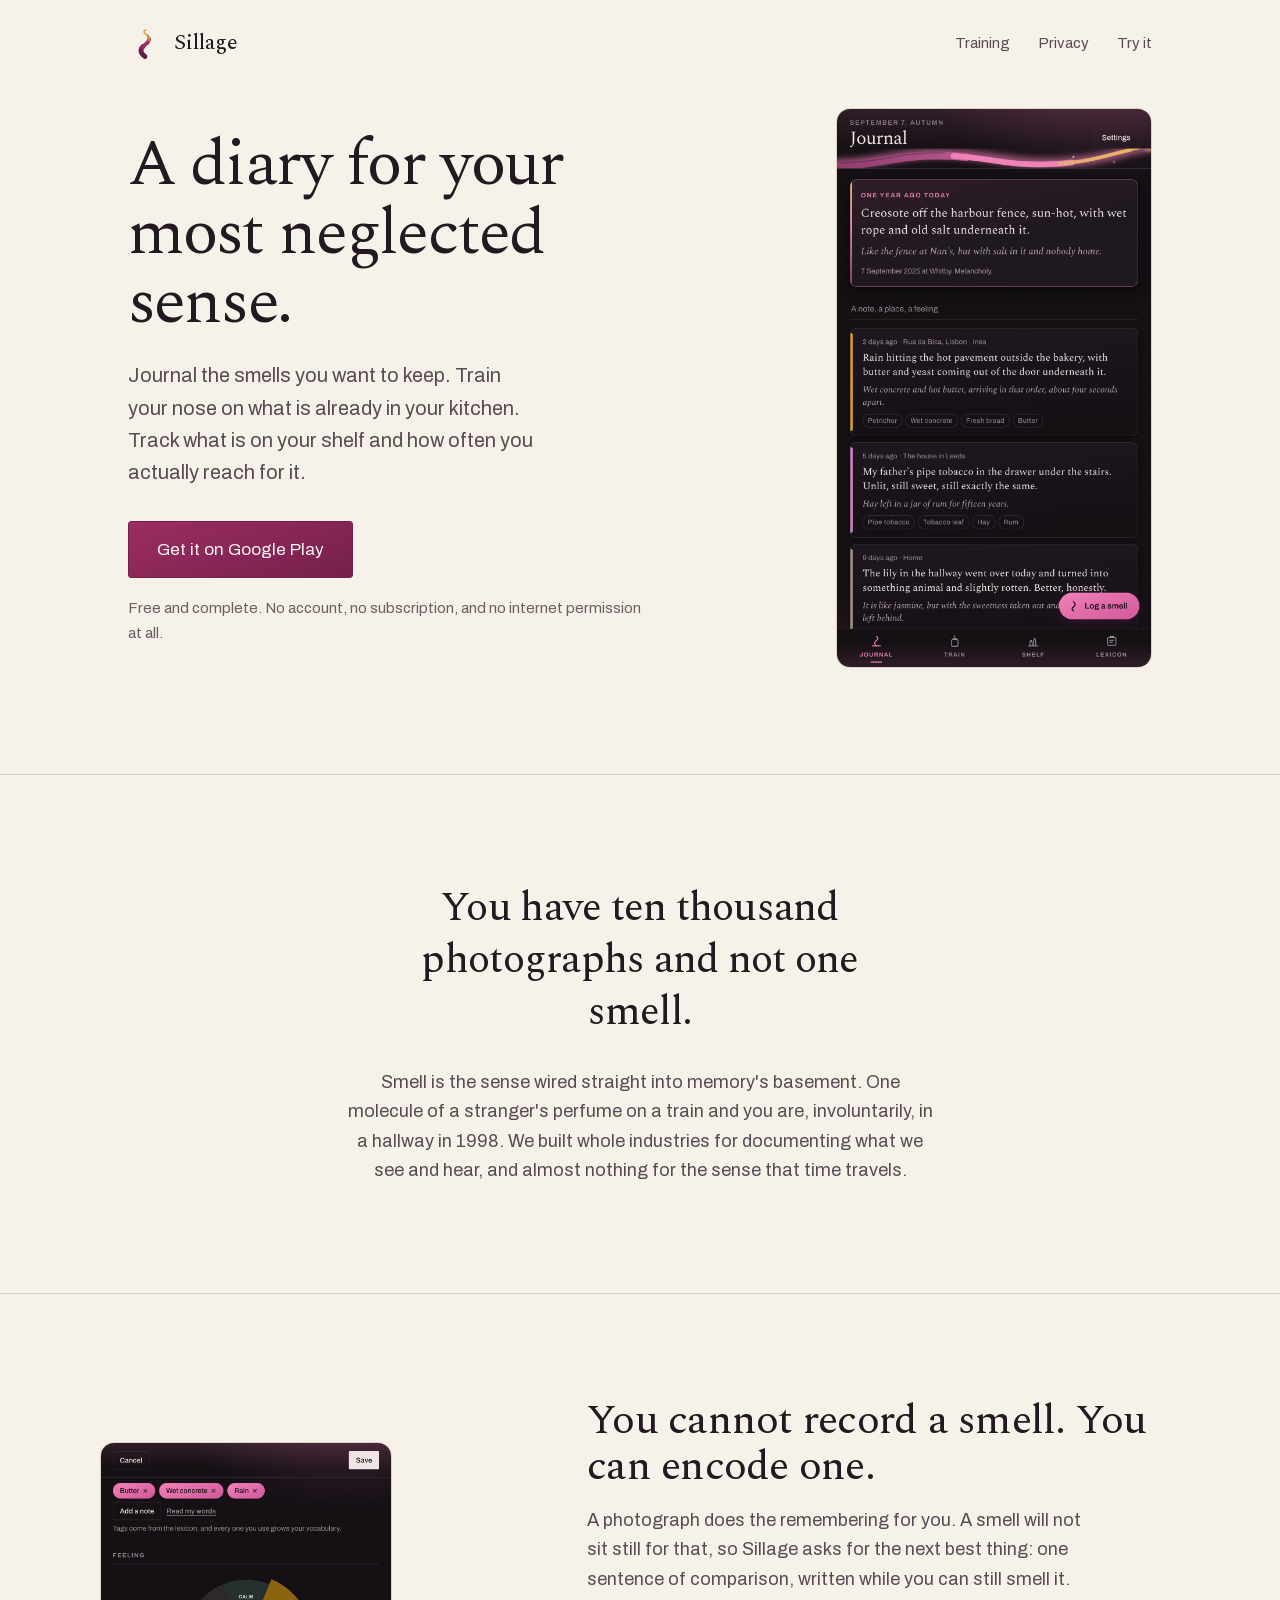
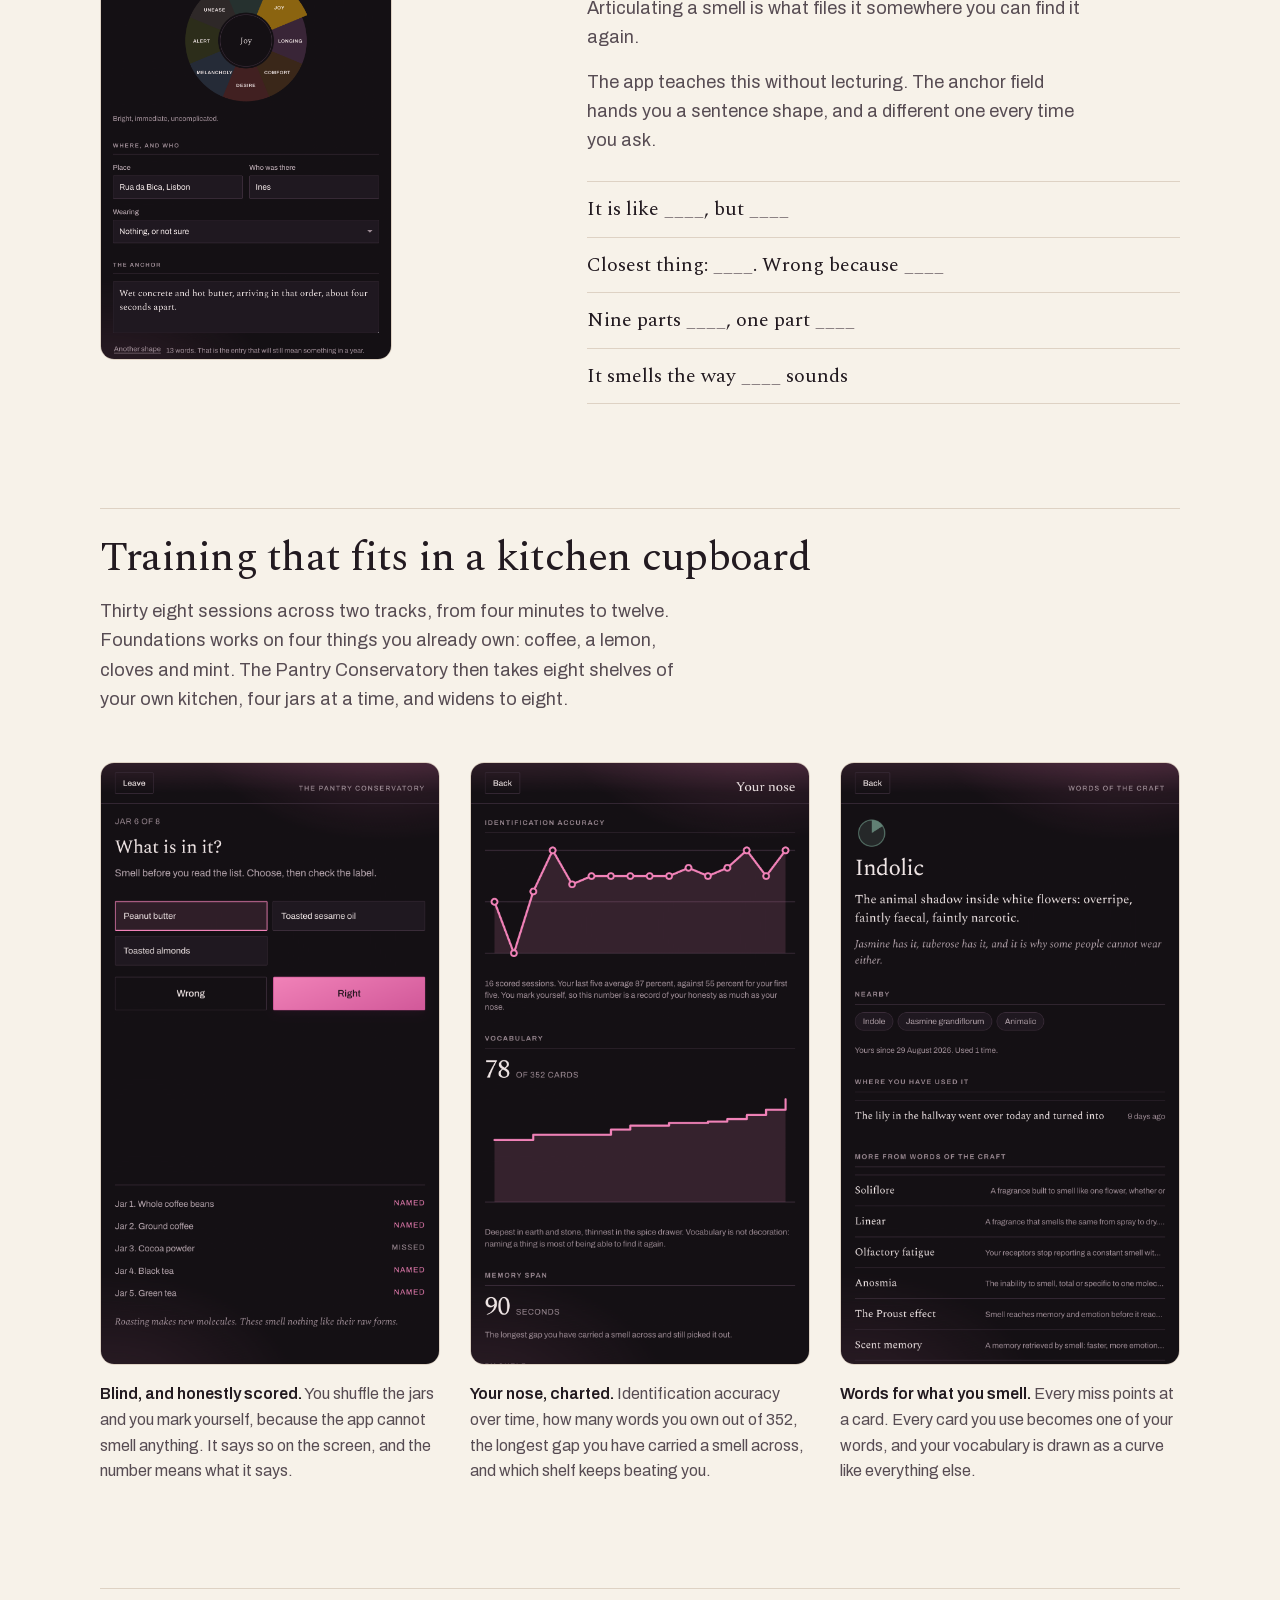
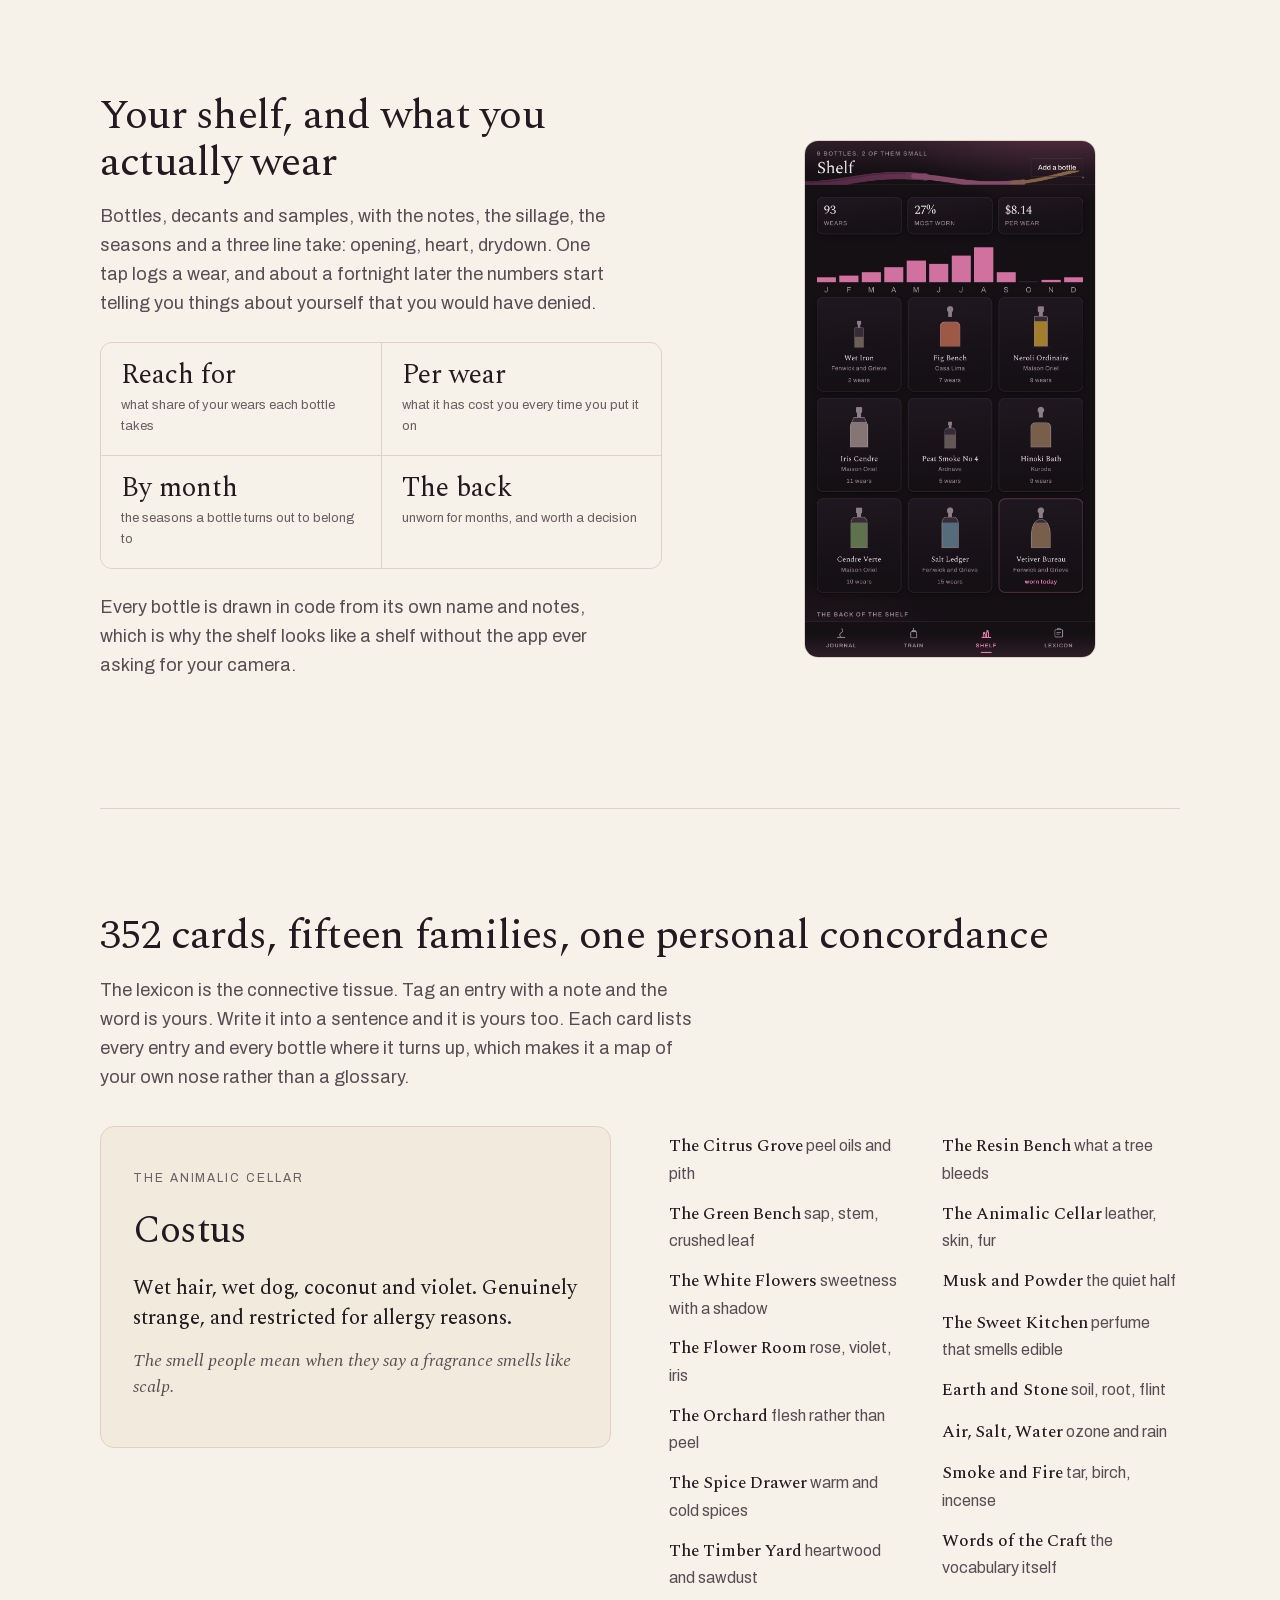
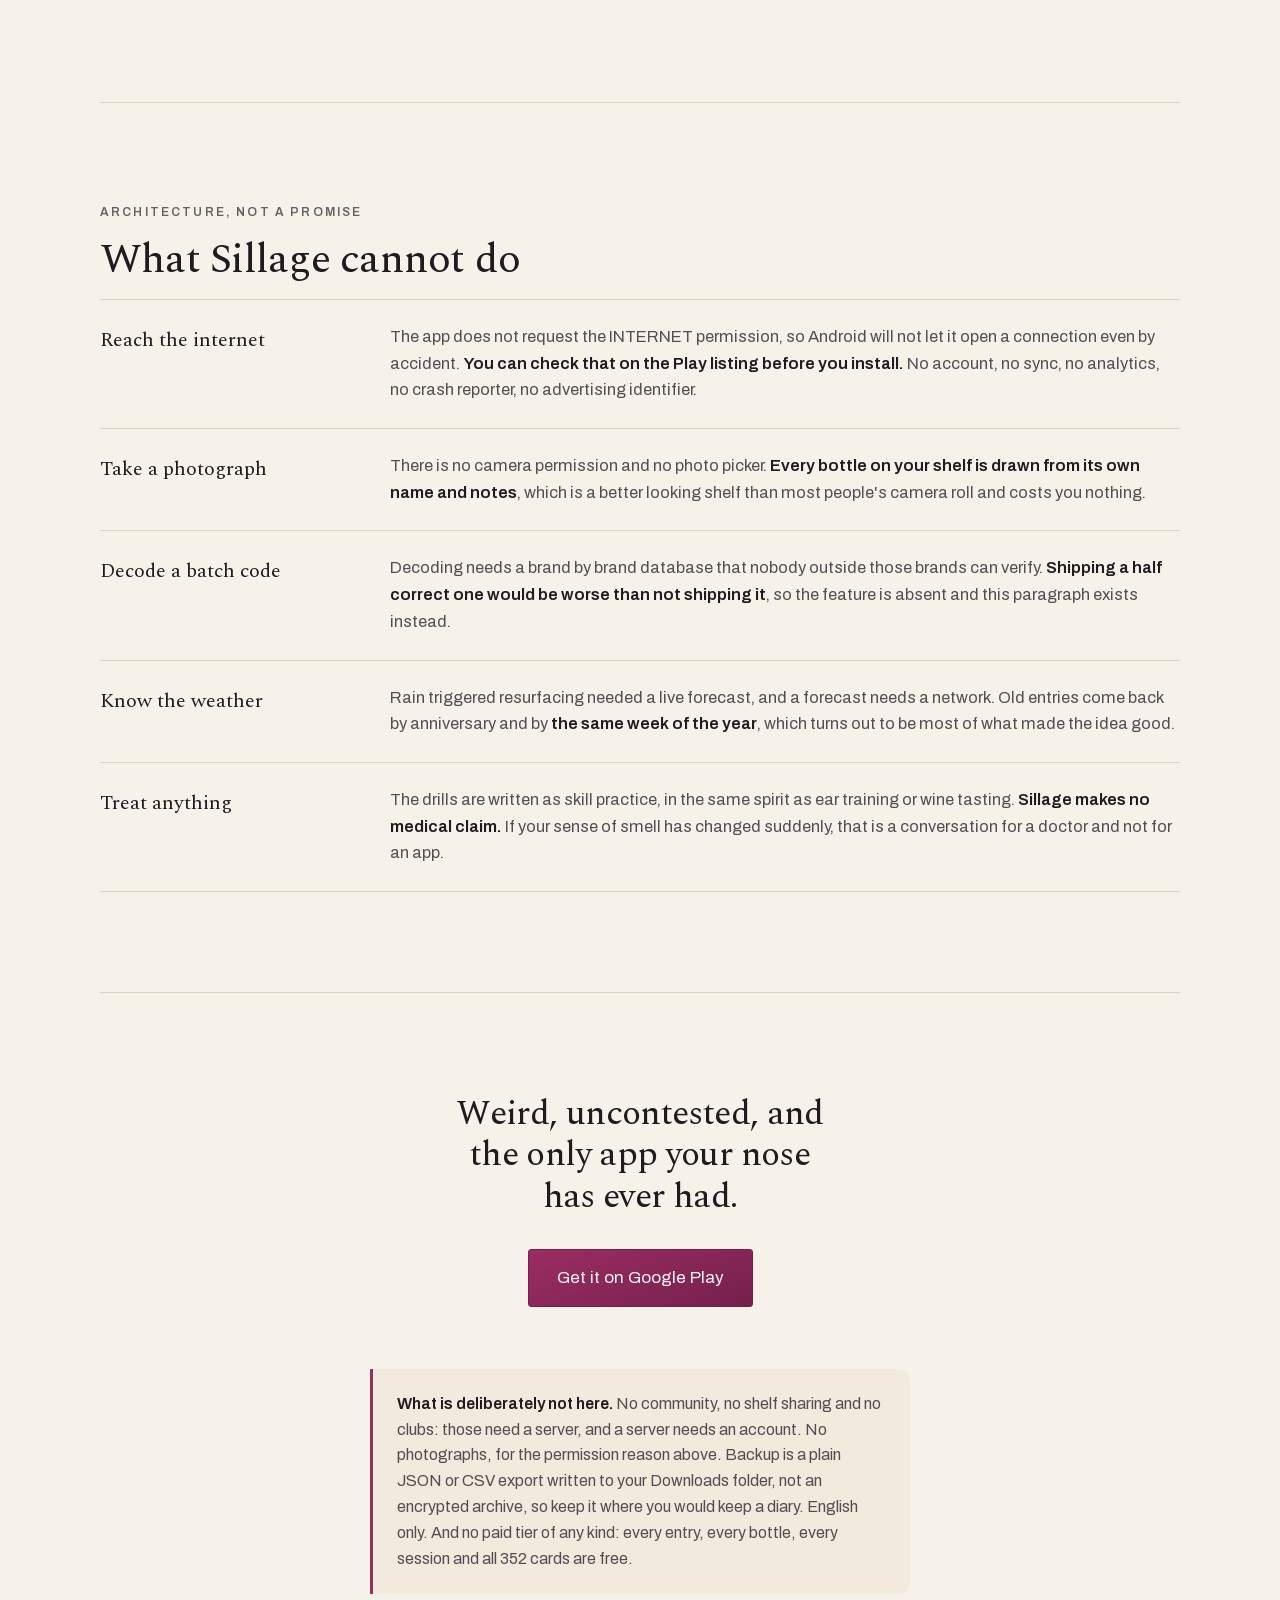
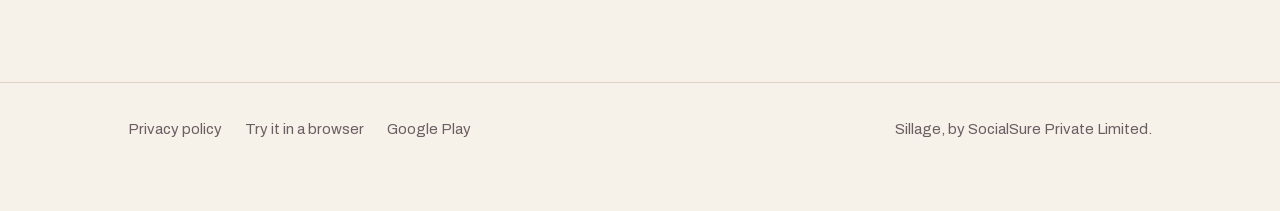
==== commit 68875cb9: "1.0.1: the trail becomes the app's mark, and the bugs that cost a user real data Bugs, all found by " ====
--- a/docs/index.html
+++ b/docs/index.html
@@ -13,16 +13,18 @@
 <style>
   :root {
     color-scheme: light dark;
-    --paper: #F6F1E5; --paper-2: #EFE8D8; --paper-3: #E7DFCB;
-    --ink: #1D2019; --soft: #4E5447; --faint: #626857;
-    --hair: #DBD3BF; --accent: #94551A; --accent-ink: #F6F1E5;
+    --paper: #F7F2E9; --paper-2: #F1EADD; --paper-3: #E9DFCE;
+    --ink: #221A20; --soft: #574C53; --faint: #6A5D63;
+    --hair: #DED2C4; --accent: #9B2D63; --accent-deep: #75204C; --accent-ink: #FFF6F1;
+    --plum: #5A1B46; --gold: #D79A34;
     --sans: "Archivo", "Helvetica Neue", system-ui, -apple-system, sans-serif;
     --serif: "Spectral", Iowan Old Style, Palatino, Georgia, serif;
   }
   @media (prefers-color-scheme: dark) {
-    :root { --paper: #14160F; --paper-2: #1E211A; --paper-3: #262A21;
-            --ink: #ECE5D4; --soft: #ADA694; --faint: #948D7C;
-            --hair: #343829; --accent: #DFA353; --accent-ink: #14160F; }
+    :root { --paper: #141014; --paper-2: #1F1820; --paper-3: #2B212C;
+            --ink: #EFE5E5; --soft: #B4A4AC; --faint: #9C8B94;
+            --hair: #3A2C39; --accent: #F182B8; --accent-deep: #D2599A; --accent-ink: #1B0F17;
+            --plum: #8E3A6C; --gold: #E8B85C; }
   }
   * { box-sizing: border-box; }
   html { scroll-behavior: smooth; }
@@ -35,13 +37,14 @@
        line-height: 1.1; letter-spacing: -0.018em; margin: 0 0 16px; }
   .eyebrow { font-size: 12px; letter-spacing: .18em; text-transform: uppercase; color: var(--faint);
              margin: 0 0 14px; font-weight: 600; }
-  .cta { display: inline-block; background: var(--accent); color: var(--accent-ink); text-decoration: none;
-         padding: 14px 28px; border-radius: 3px; font-size: 17px; border: 1px solid var(--accent); }
+  .cta { display: inline-block; background: linear-gradient(158deg, var(--accent), var(--accent-deep));
+         color: var(--accent-ink); text-decoration: none;
+         padding: 14px 28px; border-radius: 3px; font-size: 17px; border: 1px solid var(--accent-deep); }
   .cta:hover { opacity: .92; }
 
   nav { display: flex; align-items: center; justify-content: space-between; height: 86px; }
   .mark { display: flex; align-items: center; gap: 12px; font-family: var(--serif); font-size: 22px; }
-  .mark svg { width: 32px; height: 32px; display: block; }
+  .mark svg { width: 34px; height: 34px; display: block; }
   nav a { color: var(--soft); text-decoration: none; font-size: 15px; margin-left: 24px; }
   nav a:hover { color: var(--ink); }
 
@@ -142,13 +145,22 @@
 <div class="wrap">
   <nav>
     <span class="mark">
-      <svg viewBox="0 0 108 108" aria-hidden="true">
-        <g fill="none" stroke-linecap="round" stroke-linejoin="round">
-          <polyline points="33,21 24,54 33,87" stroke="currentColor" stroke-width="3" opacity=".38"/>
-          <polyline points="50,31 42,54 50,77" stroke="currentColor" stroke-width="3.6" opacity=".62"/>
-          <polyline points="66,42 59,54 66,66" stroke="currentColor" stroke-width="4.2"/>
-        </g>
-        <circle cx="80" cy="54" r="9" fill="#94551A"/>
+      <svg viewBox="20 16 68 76" aria-hidden="true">
+        <defs>
+          <linearGradient id="mkbase" x1="0.5" y1="1" x2="0.5" y2="0">
+            <stop offset="0" stop-color="var(--plum)"/><stop offset="1" stop-color="var(--accent)"/>
+          </linearGradient>
+          <linearGradient id="mklift" x1="0.5" y1="1" x2="0.5" y2="0">
+            <stop offset="0" stop-color="var(--accent)"/><stop offset="1" stop-color="var(--gold)"/>
+          </linearGradient>
+        </defs>
+        <path d="M54 84C42 76 42 66 54 58c12-8 12-17.5 1.5-24" fill="none" stroke="url(#mkbase)"
+              stroke-width="10.8" stroke-linecap="round" pathLength="100" stroke-dasharray="44 200"/>
+        <path d="M54 84C42 76 42 66 54 58c12-8 12-17.5 1.5-24" fill="none" stroke="var(--accent)"
+              stroke-width="8.4" stroke-linecap="round" pathLength="100" stroke-dasharray="36 200" stroke-dashoffset="-40"/>
+        <path d="M54 84C42 76 42 66 54 58c12-8 12-17.5 1.5-24" fill="none" stroke="url(#mklift)"
+              stroke-width="5.2" stroke-linecap="round" pathLength="100" stroke-dasharray="21 200" stroke-dashoffset="-72"/>
+        <path d="M55.5 34c-5-3.2-5-7.5.5-9.5" fill="none" stroke="var(--gold)" stroke-width="3.2" stroke-linecap="round"/>
       </svg>
       Sillage
     </span>
@@ -167,7 +179,7 @@
       <p class="under">Free and complete. No account, no subscription, and no internet permission at all.</p>
     </div>
     <img class="shot" src="shots/01-journal.png" width="1080" height="1920"
-         alt="The Journal screen: a memory from one year ago today at the top, then a stream of scent entries with note tags and a coloured edge for the feeling.">
+         alt="The Journal screen: the trail drawn under the masthead, a memory from one year ago today, then a stream of scent entries with note tags and a coloured edge for the feeling.">
   </header>
 </div>
 
@@ -200,14 +212,14 @@
 </section>
 
 <section class="gallery wrap" id="train">
-  <h2>Training that fits in five minutes and a kitchen cupboard</h2>
-  <p class="lead">Thirty eight sessions across two tracks. Foundations works on four things you already own:
-    coffee, a lemon, cloves and mint. The Pantry Conservatory then takes eight shelves of your own kitchen,
-    four jars at a time, and widens to eight.</p>
+  <h2>Training that fits in a kitchen cupboard</h2>
+  <p class="lead">Thirty eight sessions across two tracks, from four minutes to twelve. Foundations works on
+    four things you already own: coffee, a lemon, cloves and mint. The Pantry Conservatory then takes eight
+    shelves of your own kitchen, four jars at a time, and widens to eight.</p>
   <div class="strip">
     <figure>
       <img class="shot" src="shots/03-drill.png" width="1080" height="1920"
-           alt="A blind identification round: jar four of six, a shortlist of remaining materials, and the jars already named listed underneath.">
+           alt="A blind identification round: jar six of eight, a shortlist of the materials still unnamed, and the jars already named or missed listed underneath.">
       <figcaption><b>Blind, and honestly scored.</b> You shuffle the jars and you mark yourself, because the
         app cannot smell anything. It says so on the screen, and the number means what it says.</figcaption>
     </figure>
